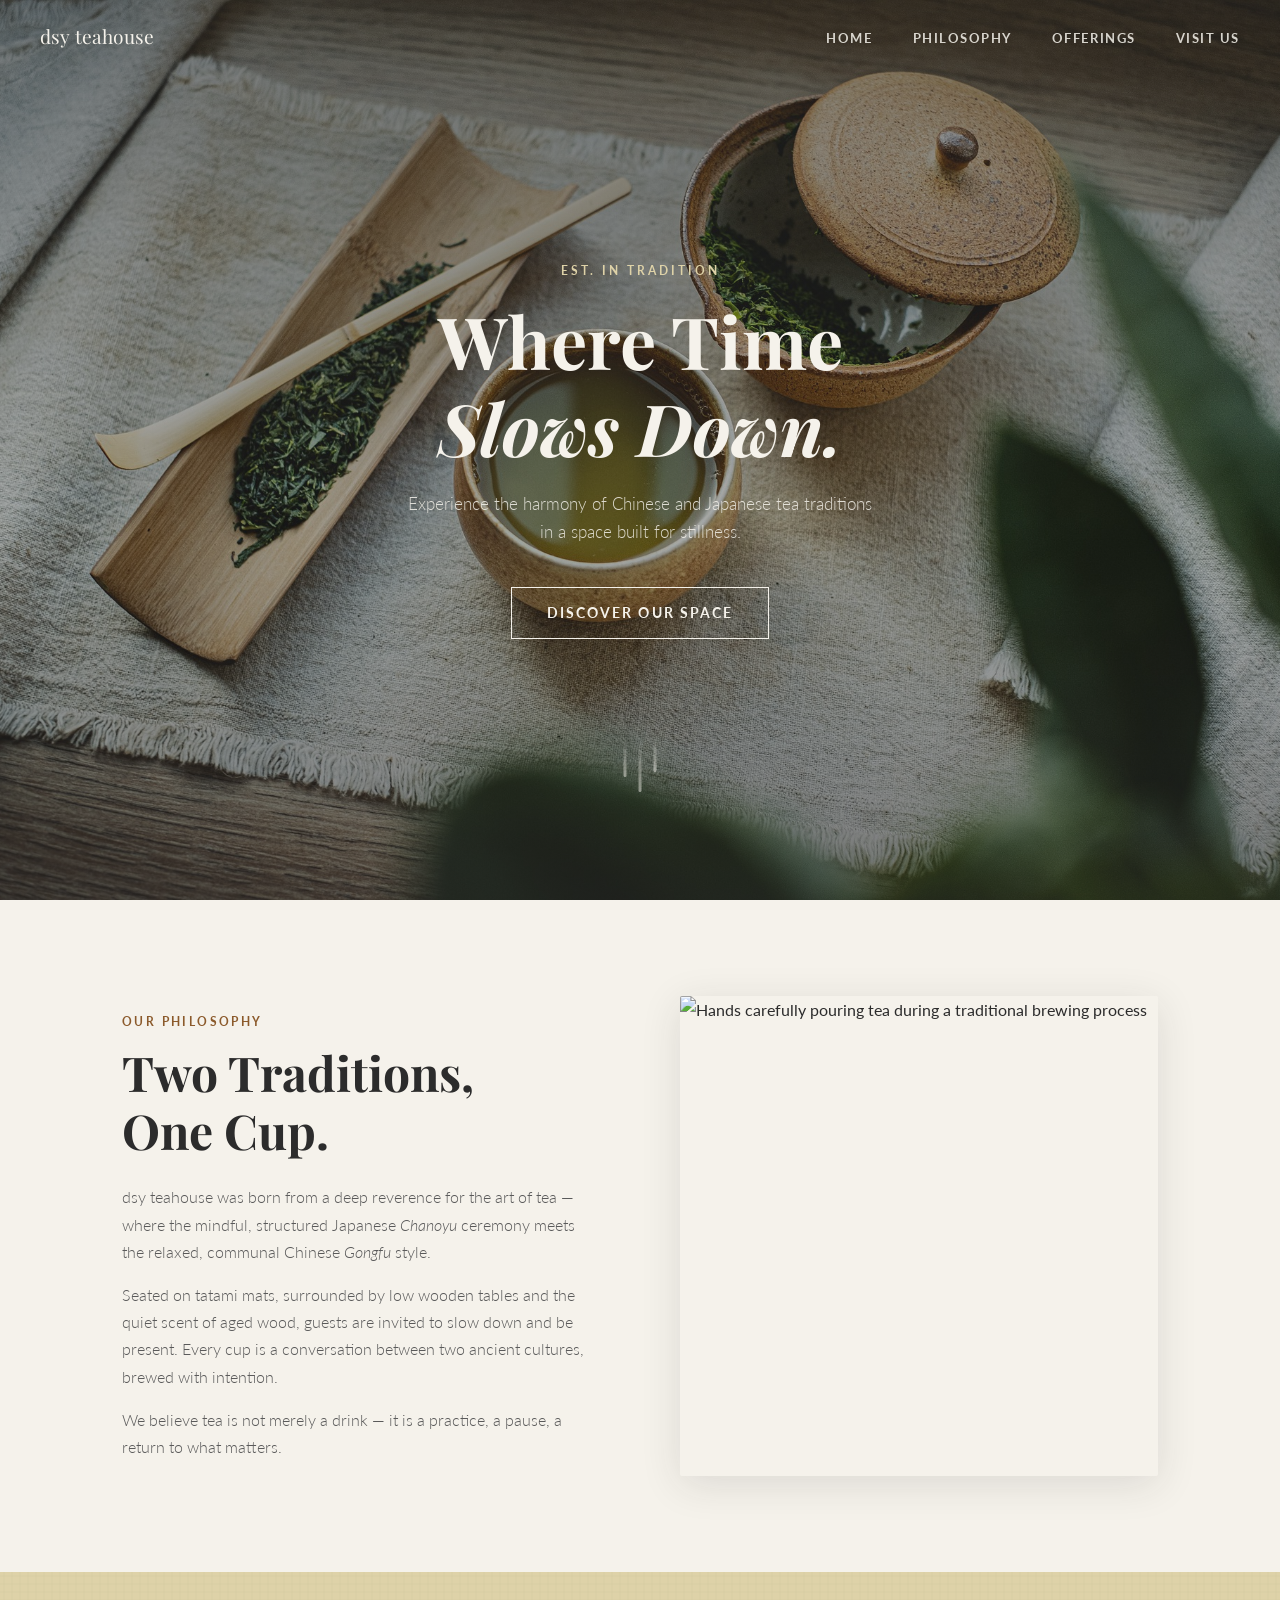
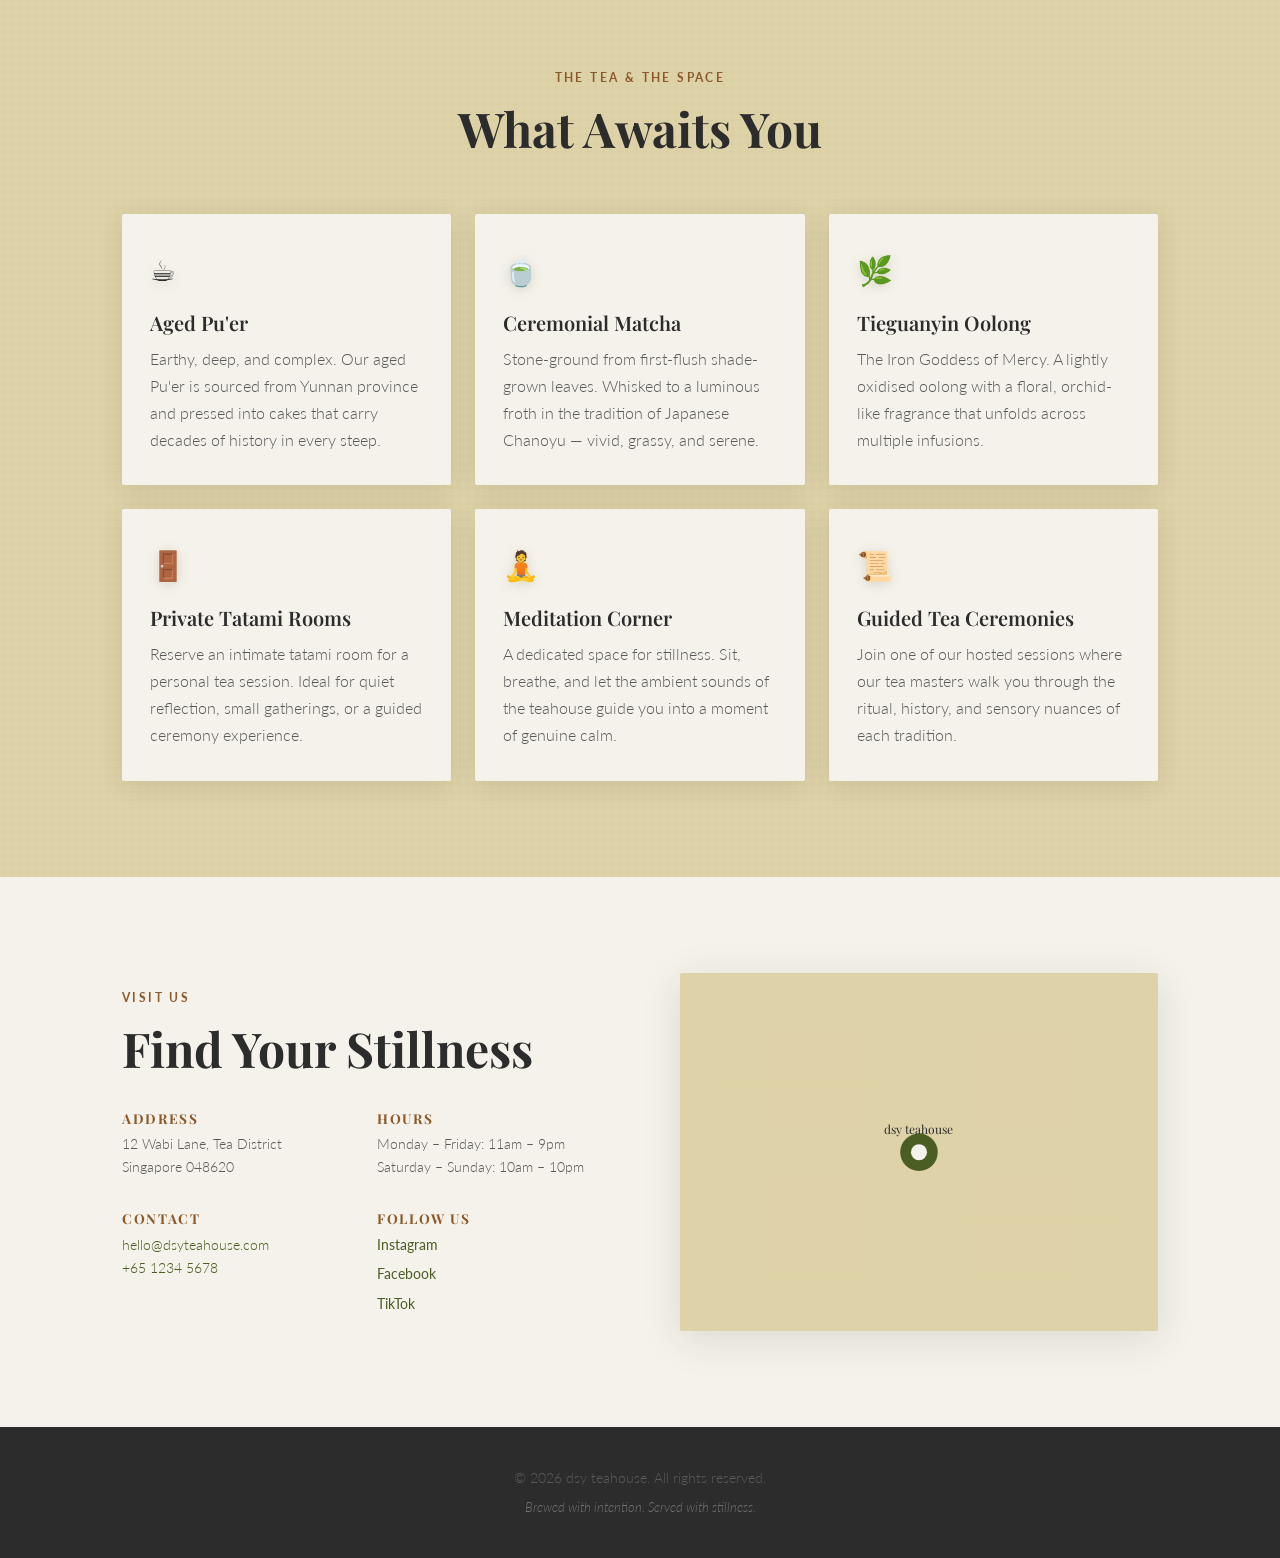
==== index.html @ 4348a0a1 "Initial commit: DSY Teahouse website" ====
<!DOCTYPE html>
<html lang="en">
<head>
  <meta charset="UTF-8" />
  <meta name="viewport" content="width=device-width, initial-scale=1.0" />
  <title>dsy teahouse</title>
  <link rel="preconnect" href="https://fonts.googleapis.com" />
  <link rel="preconnect" href="https://fonts.gstatic.com" crossorigin />
  <link href="https://fonts.googleapis.com/css2?family=Playfair+Display:ital,wght@0,400;0,600;1,400&family=Lato:wght@300;400;700&display=swap" rel="stylesheet" />
  <link rel="stylesheet" href="style.css" />
</head>
<body>

  <!-- Navigation -->
  <nav class="nav" id="nav">
    <a href="#home" class="nav__logo">dsy teahouse</a>
    <button class="nav__hamburger" id="hamburger" aria-label="Toggle menu" aria-expanded="false">
      <span></span><span></span><span></span>
    </button>
    <ul class="nav__links" id="navLinks">
      <li><a href="#home">Home</a></li>
      <li><a href="#philosophy">Philosophy</a></li>
      <li><a href="#offerings">Offerings</a></li>
      <li><a href="#visit">Visit Us</a></li>
    </ul>
  </nav>

  <main>

    <!-- Section 1: Hero -->
    <section class="hero" id="home">
      <div class="hero__overlay"></div>
      <div class="hero__content fade-in">
        <p class="hero__eyebrow">Est. in Tradition</p>
        <h1 class="hero__title">Where Time<br /><em>Slows Down.</em></h1>
        <p class="hero__subtitle">Experience the harmony of Chinese and Japanese tea traditions in a space built for stillness.</p>
        <a href="#philosophy" class="btn">Discover Our Space</a>
      </div>
      <div class="hero__steam" aria-hidden="true">
        <span class="steam steam--1"></span>
        <span class="steam steam--2"></span>
        <span class="steam steam--3"></span>
      </div>
    </section>

    <!-- Section 2: Philosophy -->
    <section class="philosophy section" id="philosophy">
      <div class="container philosophy__grid">
        <div class="philosophy__text reveal">
          <span class="section__label">Our Philosophy</span>
          <h2>Two Traditions,<br />One Cup.</h2>
          <p>dsy teahouse was born from a deep reverence for the art of tea — where the mindful, structured Japanese <em>Chanoyu</em> ceremony meets the relaxed, communal Chinese <em>Gongfu</em> style.</p>
          <p>Seated on tatami mats, surrounded by low wooden tables and the quiet scent of aged wood, guests are invited to slow down and be present. Every cup is a conversation between two ancient cultures, brewed with intention.</p>
          <p>We believe tea is not merely a drink — it is a practice, a pause, a return to what matters.</p>
        </div>
        <div class="philosophy__image reveal">
          <div class="image-frame">
            <img src="https://images.unsplash.com/photo-1556679343-c7306c1976bc?w=800&q=80" alt="Hands carefully pouring tea during a traditional brewing process" loading="lazy" />
          </div>
        </div>
      </div>
    </section>

    <!-- Section 3: Offerings -->
    <section class="offerings section" id="offerings">
      <div class="container">
        <div class="section__header reveal">
          <span class="section__label">The Tea &amp; The Space</span>
          <h2>What Awaits You</h2>
        </div>
        <div class="offerings__grid">
          <article class="card reveal">
            <div class="card__icon">&#x2615;</div>
            <h3>Aged Pu'er</h3>
            <p>Earthy, deep, and complex. Our aged Pu'er is sourced from Yunnan province and pressed into cakes that carry decades of history in every steep.</p>
          </article>
          <article class="card reveal">
            <div class="card__icon">&#x1F375;</div>
            <h3>Ceremonial Matcha</h3>
            <p>Stone-ground from first-flush shade-grown leaves. Whisked to a luminous froth in the tradition of Japanese Chanoyu — vivid, grassy, and serene.</p>
          </article>
          <article class="card reveal">
            <div class="card__icon">&#x1F33F;</div>
            <h3>Tieguanyin Oolong</h3>
            <p>The Iron Goddess of Mercy. A lightly oxidised oolong with a floral, orchid-like fragrance that unfolds across multiple infusions.</p>
          </article>
          <article class="card reveal">
            <div class="card__icon">&#x1F6AA;</div>
            <h3>Private Tatami Rooms</h3>
            <p>Reserve an intimate tatami room for a personal tea session. Ideal for quiet reflection, small gatherings, or a guided ceremony experience.</p>
          </article>
          <article class="card reveal">
            <div class="card__icon">&#x1F9D8;</div>
            <h3>Meditation Corner</h3>
            <p>A dedicated space for stillness. Sit, breathe, and let the ambient sounds of the teahouse guide you into a moment of genuine calm.</p>
          </article>
          <article class="card reveal">
            <div class="card__icon">&#x1F4DC;</div>
            <h3>Guided Tea Ceremonies</h3>
            <p>Join one of our hosted sessions where our tea masters walk you through the ritual, history, and sensory nuances of each tradition.</p>
          </article>
        </div>
      </div>
    </section>

    <!-- Section 4: Visit Us -->
    <section class="visit section" id="visit">
      <div class="container visit__grid">
        <div class="visit__info reveal">
          <span class="section__label">Visit Us</span>
          <h2>Find Your Stillness</h2>
          <div class="visit__details">
            <div class="visit__block">
              <h4>Address</h4>
              <p>12 Wabi Lane, Tea District<br />Singapore 048620</p>
            </div>
            <div class="visit__block">
              <h4>Hours</h4>
              <p>Monday – Friday: 11am – 9pm<br />Saturday – Sunday: 10am – 10pm</p>
            </div>
            <div class="visit__block">
              <h4>Contact</h4>
              <p><a href="mailto:hello@dsyteahouse.com">hello@dsyteahouse.com</a><br /><a href="tel:+6512345678">+65 1234 5678</a></p>
            </div>
            <div class="visit__block">
              <h4>Follow Us</h4>
              <div class="social-links">
                <a href="#" aria-label="Instagram">Instagram</a>
                <a href="#" aria-label="Facebook">Facebook</a>
                <a href="#" aria-label="TikTok">TikTok</a>
              </div>
            </div>
          </div>
        </div>
        <div class="visit__map reveal" aria-label="Stylised map of teahouse location">
          <div class="map-placeholder">
            <svg viewBox="0 0 300 220" xmlns="http://www.w3.org/2000/svg" aria-hidden="true">
              <!-- Roads -->
              <line x1="0" y1="110" x2="300" y2="110" stroke="#DED2A8" stroke-width="8" stroke-linecap="round"/>
              <line x1="150" y1="0" x2="150" y2="220" stroke="#DED2A8" stroke-width="8" stroke-linecap="round"/>
              <line x1="0" y1="60" x2="120" y2="60" stroke="#DED2A8" stroke-width="4" stroke-linecap="round"/>
              <line x1="180" y1="160" x2="300" y2="160" stroke="#DED2A8" stroke-width="4" stroke-linecap="round"/>
              <!-- Blocks -->
              <rect x="30" y="20" width="80" height="70" rx="4" fill="#DED2A8" opacity="0.4"/>
              <rect x="190" y="20" width="80" height="70" rx="4" fill="#DED2A8" opacity="0.4"/>
              <rect x="30" y="130" width="80" height="70" rx="4" fill="#DED2A8" opacity="0.4"/>
              <rect x="190" y="130" width="80" height="70" rx="4" fill="#DED2A8" opacity="0.4"/>
              <!-- Pin -->
              <circle cx="150" cy="110" r="14" fill="#4A5D23"/>
              <circle cx="150" cy="110" r="6" fill="#F5F2EB"/>
              <!-- Label -->
              <text x="150" y="96" text-anchor="middle" font-family="Playfair Display, serif" font-size="9" fill="#2C2C2C">dsy teahouse</text>
            </svg>
          </div>
        </div>
      </div>
    </section>

  </main>

  <footer class="footer">
    <p>&copy; 2026 dsy teahouse. All rights reserved.</p>
    <p class="footer__tagline"><em>Brewed with intention. Served with stillness.</em></p>
  </footer>

  <script src="main.js"></script>
</body>
</html>
---- style.css ----
/* ===========================
   CSS Custom Properties
=========================== */
:root {
  --white: #F5F2EB;
  --straw: #DED2A8;
  --green: #4A5D23;
  --clay: #8B5A2B;
  --ink: #2C2C2C;
  --ink-light: #5a5a5a;
  --shadow-soft: 0 8px 40px rgba(44, 44, 44, 0.12);
  --shadow-card: 0 4px 24px rgba(44, 44, 44, 0.10);
  --transition: 0.4s ease;
  --font-serif: 'Playfair Display', Georgia, serif;
  --font-sans: 'Lato', system-ui, sans-serif;
}

/* ===========================
   Reset & Base
=========================== */
*, *::before, *::after { box-sizing: border-box; margin: 0; padding: 0; }

html { scroll-behavior: smooth; font-size: 16px; }

body {
  font-family: var(--font-sans);
  background-color: var(--white);
  color: var(--ink);
  line-height: 1.7;
  /* Rice paper texture via CSS */
  background-image: url("data:image/svg+xml,%3Csvg xmlns='http://www.w3.org/2000/svg' width='4' height='4'%3E%3Crect width='4' height='4' fill='%23F5F2EB'/%3E%3Ccircle cx='1' cy='1' r='0.5' fill='%23DED2A8' opacity='0.3'/%3E%3Ccircle cx='3' cy='3' r='0.5' fill='%23DED2A8' opacity='0.3'/%3E%3C/svg%3E");
}

img { display: block; width: 100%; height: 100%; object-fit: cover; }
a { color: inherit; text-decoration: none; }
ul { list-style: none; }

/* ===========================
   Typography
=========================== */
h1, h2, h3, h4 { font-family: var(--font-serif); line-height: 1.2; }
h1 { font-size: clamp(2.4rem, 6vw, 4.5rem); }
h2 { font-size: clamp(1.8rem, 4vw, 3rem); }
h3 { font-size: 1.25rem; font-weight: 600; }
h4 { font-size: 0.85rem; text-transform: uppercase; letter-spacing: 0.12em; color: var(--clay); margin-bottom: 0.4rem; }
p { font-weight: 300; color: var(--ink-light); }
em { font-style: italic; }

/* ===========================
   Layout Utilities
=========================== */
.container { max-width: 1100px; margin: 0 auto; padding: 0 2rem; }
.section { padding: 6rem 0; }
.section__label {
  display: block;
  font-family: var(--font-sans);
  font-size: 0.75rem;
  font-weight: 700;
  text-transform: uppercase;
  letter-spacing: 0.2em;
  color: var(--clay);
  margin-bottom: 0.75rem;
}
.section__header { text-align: center; margin-bottom: 3.5rem; }
.section__header h2 { margin-top: 0.5rem; }

/* ===========================
   Button
=========================== */
.btn {
  display: inline-block;
  padding: 0.85rem 2.2rem;
  border: 1.5px solid var(--white);
  color: var(--white);
  font-family: var(--font-sans);
  font-size: 0.85rem;
  font-weight: 700;
  letter-spacing: 0.15em;
  text-transform: uppercase;
  transition: background var(--transition), color var(--transition);
  cursor: pointer;
}
.btn:hover { background: var(--white); color: var(--ink); }

/* ===========================
   Navigation
=========================== */
.nav {
  position: fixed;
  top: 0; left: 0; right: 0;
  z-index: 100;
  display: flex;
  align-items: center;
  justify-content: space-between;
  padding: 1.25rem 2.5rem;
  transition: background var(--transition), box-shadow var(--transition);
}
.nav.scrolled {
  background: rgba(245, 242, 235, 0.96);
  box-shadow: 0 2px 20px rgba(44,44,44,0.08);
  backdrop-filter: blur(8px);
}
.nav__logo {
  font-family: var(--font-serif);
  font-size: 1.2rem;
  color: var(--white);
  transition: color var(--transition);
}
.nav.scrolled .nav__logo { color: var(--ink); }
.nav__links {
  display: flex;
  gap: 2.5rem;
}
.nav__links a {
  font-size: 0.8rem;
  font-weight: 700;
  letter-spacing: 0.12em;
  text-transform: uppercase;
  color: rgba(245,242,235,0.85);
  transition: color var(--transition);
}
.nav__links a:hover { color: var(--white); }
.nav.scrolled .nav__links a { color: var(--ink-light); }
.nav.scrolled .nav__links a:hover { color: var(--green); }

.nav__hamburger {
  display: none;
  flex-direction: column;
  gap: 5px;
  background: none;
  border: none;
  cursor: pointer;
  padding: 4px;
}
.nav__hamburger span {
  display: block;
  width: 24px;
  height: 2px;
  background: var(--white);
  transition: background var(--transition);
}
.nav.scrolled .nav__hamburger span { background: var(--ink); }

/* ===========================
   Hero
=========================== */
.hero {
  position: relative;
  min-height: 100vh;
  display: flex;
  align-items: center;
  justify-content: center;
  overflow: hidden;
  background: url('hero.jpg') center/cover no-repeat;
}
.hero__overlay {
  position: absolute;
  inset: 0;
  background: linear-gradient(to bottom, rgba(44,44,44,0.55) 0%, rgba(44,44,44,0.35) 60%, rgba(44,44,44,0.6) 100%);
}
.hero__content {
  position: relative;
  z-index: 2;
  text-align: center;
  color: var(--white);
  max-width: 700px;
  padding: 2rem;
}
.hero__eyebrow {
  font-size: 0.75rem;
  font-weight: 700;
  letter-spacing: 0.25em;
  text-transform: uppercase;
  color: var(--straw);
  margin-bottom: 1rem;
}
.hero__title { margin-bottom: 1.25rem; color: var(--white); }
.hero__subtitle {
  font-size: 1.05rem;
  font-weight: 300;
  color: rgba(245,242,235,0.85);
  margin-bottom: 2.5rem;
  max-width: 480px;
  margin-left: auto;
  margin-right: auto;
}

/* Steam animation */
.hero__steam {
  position: absolute;
  bottom: 12%;
  left: 50%;
  transform: translateX(-50%);
  display: flex;
  gap: 12px;
  z-index: 2;
}
.steam {
  display: block;
  width: 3px;
  border-radius: 50px;
  background: linear-gradient(to top, rgba(245,242,235,0.5), transparent);
  animation: steam-rise 3s ease-in-out infinite;
}
.steam--1 { height: 40px; animation-delay: 0s; }
.steam--2 { height: 55px; animation-delay: 0.6s; }
.steam--3 { height: 35px; animation-delay: 1.2s; }

@keyframes steam-rise {
  0%   { transform: translateY(0) scaleX(1); opacity: 0.6; }
  50%  { transform: translateY(-20px) scaleX(1.4); opacity: 0.3; }
  100% { transform: translateY(-40px) scaleX(0.8); opacity: 0; }
}

/* ===========================
   Philosophy
=========================== */
.philosophy { background: var(--white); }
.philosophy__grid {
  display: grid;
  grid-template-columns: 1fr 1fr;
  gap: 5rem;
  align-items: center;
}
.philosophy__text h2 { margin: 0.5rem 0 1.5rem; }
.philosophy__text p { margin-bottom: 1rem; }
.philosophy__text p:last-child { margin-bottom: 0; }

.image-frame {
  position: relative;
  height: 480px;
  border-radius: 2px;
  overflow: hidden;
  box-shadow: var(--shadow-soft);
}
.image-frame::before {
  content: '';
  position: absolute;
  inset: -8px;
  border: 1.5px solid var(--straw);
  border-radius: 2px;
  z-index: 1;
  pointer-events: none;
}

/* ===========================
   Offerings
=========================== */
.offerings { background: var(--straw); background-image: url("data:image/svg+xml,%3Csvg xmlns='http://www.w3.org/2000/svg' width='8' height='8'%3E%3Crect width='8' height='8' fill='%23DED2A8'/%3E%3Cline x1='0' y1='4' x2='8' y2='4' stroke='%23c8bc90' stroke-width='0.5' opacity='0.4'/%3E%3Cline x1='4' y1='0' x2='4' y2='8' stroke='%23c8bc90' stroke-width='0.5' opacity='0.4'/%3E%3C/svg%3E"); }

.offerings__grid {
  display: grid;
  grid-template-columns: repeat(3, 1fr);
  gap: 1.5rem;
}
.card {
  background: var(--white);
  padding: 2rem 1.75rem;
  border-radius: 2px;
  box-shadow: var(--shadow-card);
  transition: transform var(--transition), box-shadow var(--transition);
}
.card:hover {
  transform: translateY(-4px);
  box-shadow: 0 12px 40px rgba(44,44,44,0.15);
}
.card__icon {
  font-size: 1.8rem;
  margin-bottom: 1rem;
  filter: drop-shadow(0 2px 6px rgba(74,93,35,0.2));
}
.card h3 { margin-bottom: 0.6rem; color: var(--ink); }

/* ===========================
   Visit
=========================== */
.visit { background: var(--white); }
.visit__grid {
  display: grid;
  grid-template-columns: 1fr 1fr;
  gap: 5rem;
  align-items: center;
}
.visit__info h2 { margin: 0.5rem 0 2rem; }
.visit__details { display: grid; grid-template-columns: 1fr 1fr; gap: 2rem; }
.visit__block p { font-size: 0.9rem; line-height: 1.6; }
.visit__block a { color: var(--green); transition: opacity var(--transition); }
.visit__block a:hover { opacity: 0.7; }

.social-links { display: flex; flex-direction: column; gap: 0.3rem; }
.social-links a { font-size: 0.9rem; color: var(--green); font-weight: 400; }

.map-placeholder {
  background: var(--straw);
  border-radius: 2px;
  padding: 2rem;
  box-shadow: var(--shadow-soft);
  aspect-ratio: 4/3;
  display: flex;
  align-items: center;
  justify-content: center;
}
.map-placeholder svg { width: 100%; height: 100%; }

/* ===========================
   Footer
=========================== */
.footer {
  background: var(--ink);
  color: rgba(245,242,235,0.6);
  text-align: center;
  padding: 2.5rem 2rem;
  font-size: 0.85rem;
}
.footer p + p { margin-top: 0.4rem; }
.footer__tagline { color: rgba(245,242,235,0.35); font-size: 0.8rem; }

/* ===========================
   Scroll Animations
=========================== */
.fade-in {
  opacity: 0;
  transform: translateY(24px);
  animation: fadeUp 1s ease forwards 0.3s;
}
@keyframes fadeUp {
  to { opacity: 1; transform: translateY(0); }
}

.reveal {
  opacity: 0;
  transform: translateY(32px);
  transition: opacity 0.7s ease, transform 0.7s ease;
}
.reveal.visible {
  opacity: 1;
  transform: translateY(0);
}

/* ===========================
   Responsive
=========================== */
@media (max-width: 900px) {
  .philosophy__grid,
  .visit__grid { grid-template-columns: 1fr; gap: 3rem; }
  .offerings__grid { grid-template-columns: repeat(2, 1fr); }
  .image-frame { height: 320px; }
}

@media (max-width: 640px) {
  .nav__links {
    display: none;
    position: fixed;
    top: 0; left: 0; right: 0; bottom: 0;
    background: rgba(245,242,235,0.97);
    flex-direction: column;
    align-items: center;
    justify-content: center;
    gap: 2.5rem;
    z-index: 99;
  }
  .nav__links.open { display: flex; }
  .nav__links a { color: var(--ink); font-size: 1.1rem; }
  .nav__hamburger { display: flex; z-index: 101; }
  .offerings__grid { grid-template-columns: 1fr; }
  .visit__details { grid-template-columns: 1fr; }
  .section { padding: 4rem 0; }
}
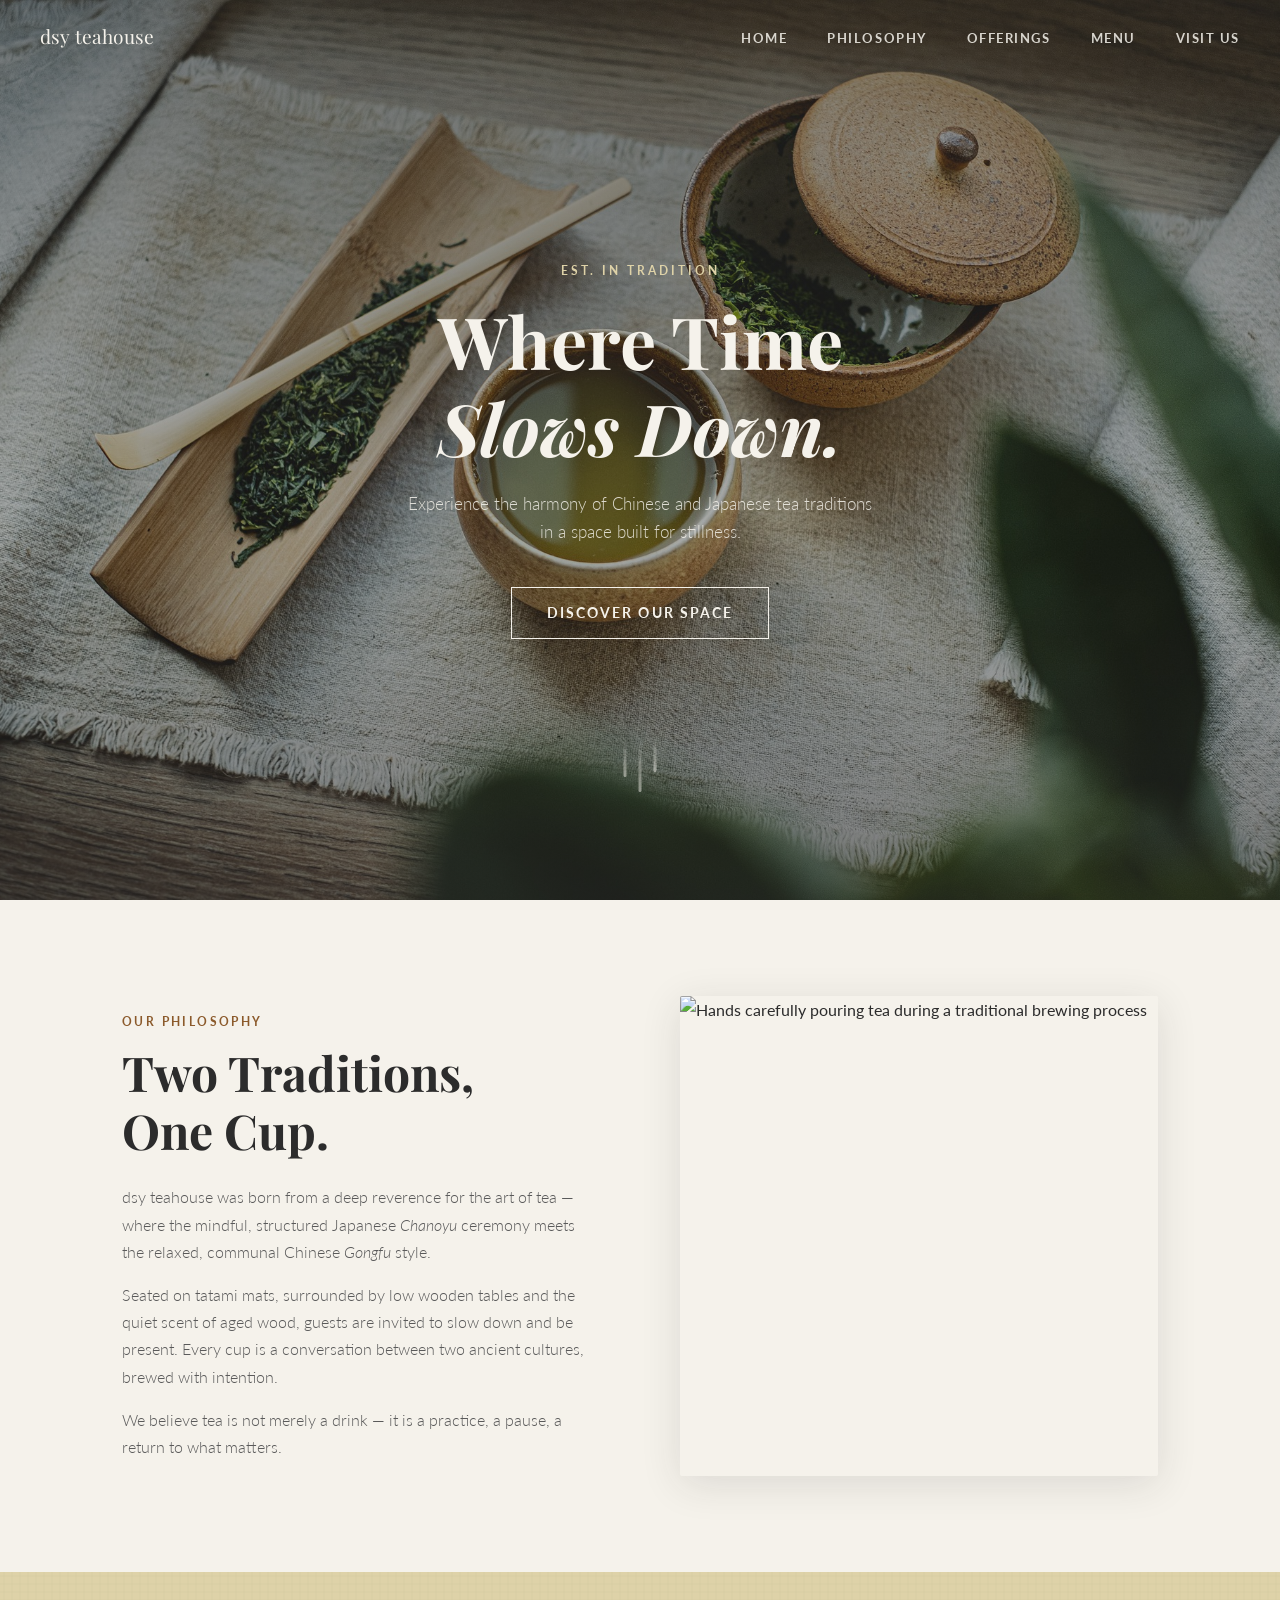
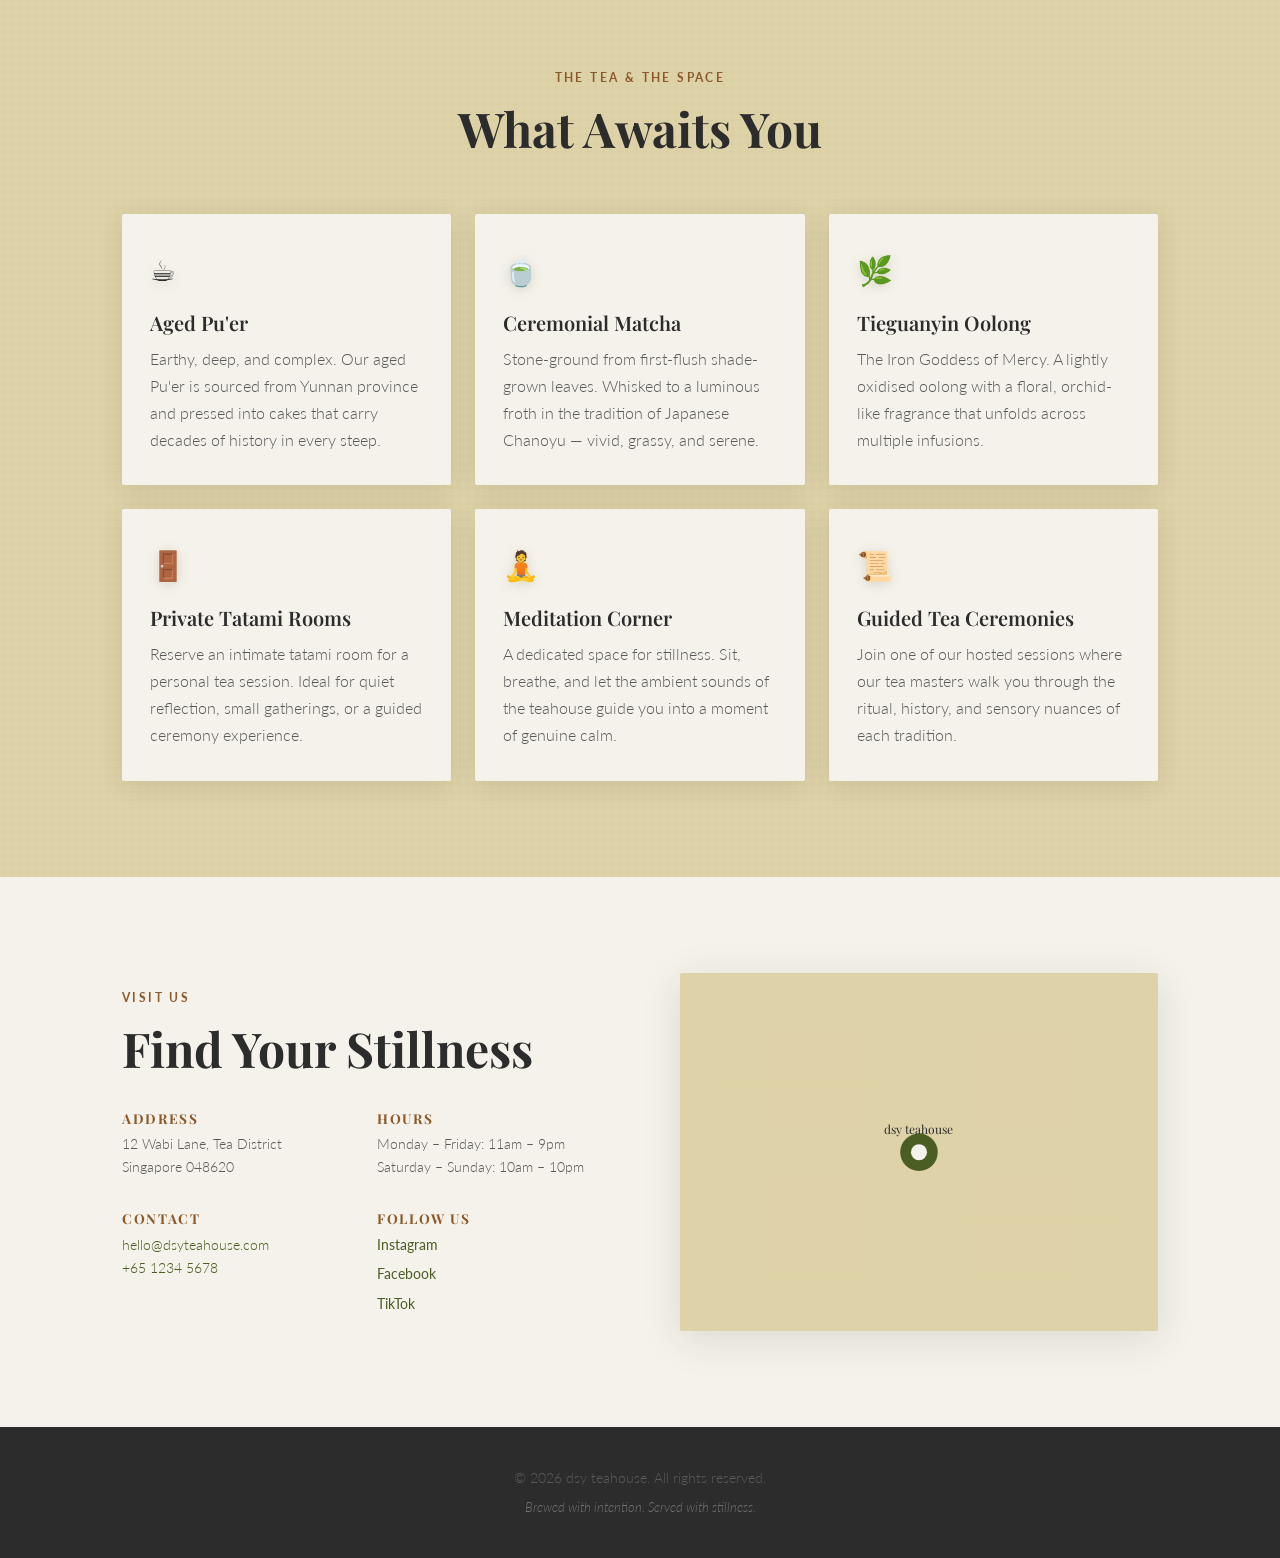
==== commit 2b880e58: "feat: add menu page" ====
--- a/index.html
+++ b/index.html
@@ -21,6 +21,7 @@
       <li><a href="#home">Home</a></li>
       <li><a href="#philosophy">Philosophy</a></li>
       <li><a href="#offerings">Offerings</a></li>
+      <li><a href="menu.html">Menu</a></li>
       <li><a href="#visit">Visit Us</a></li>
     </ul>
   </nav>
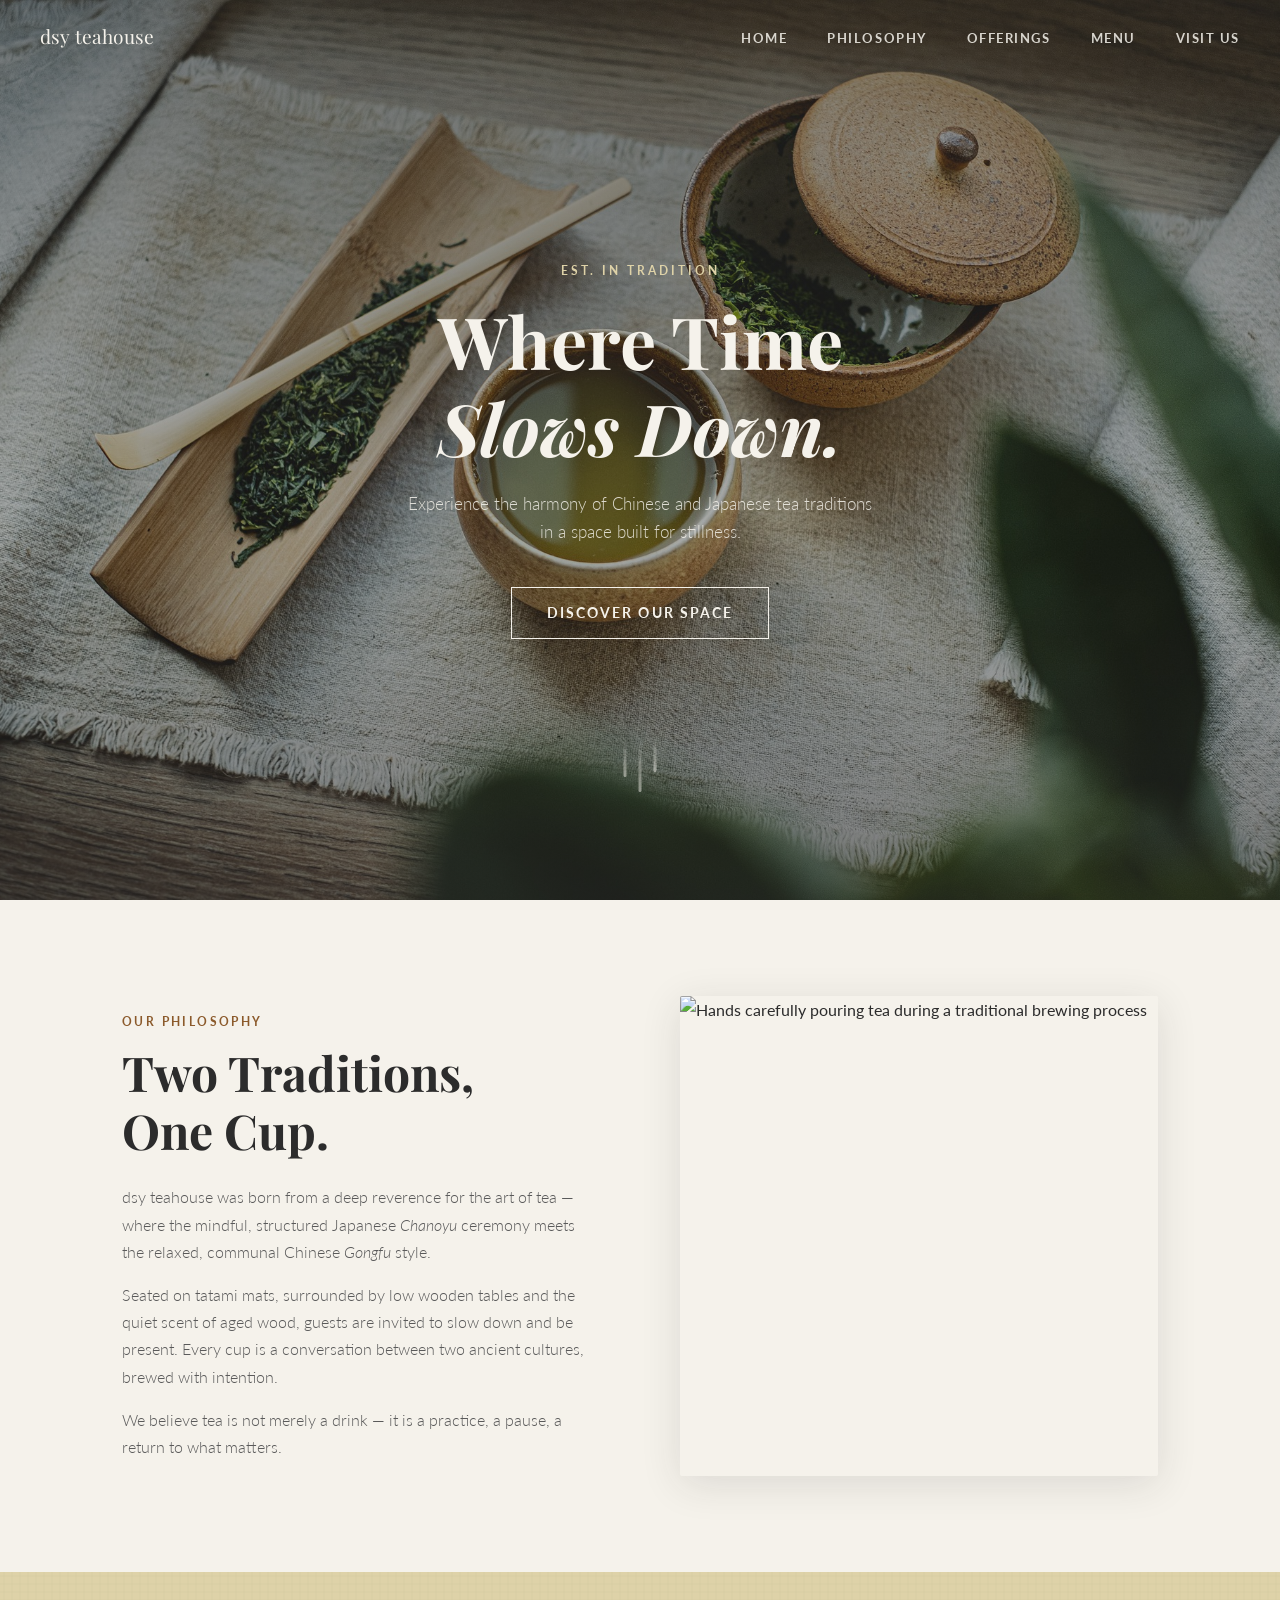
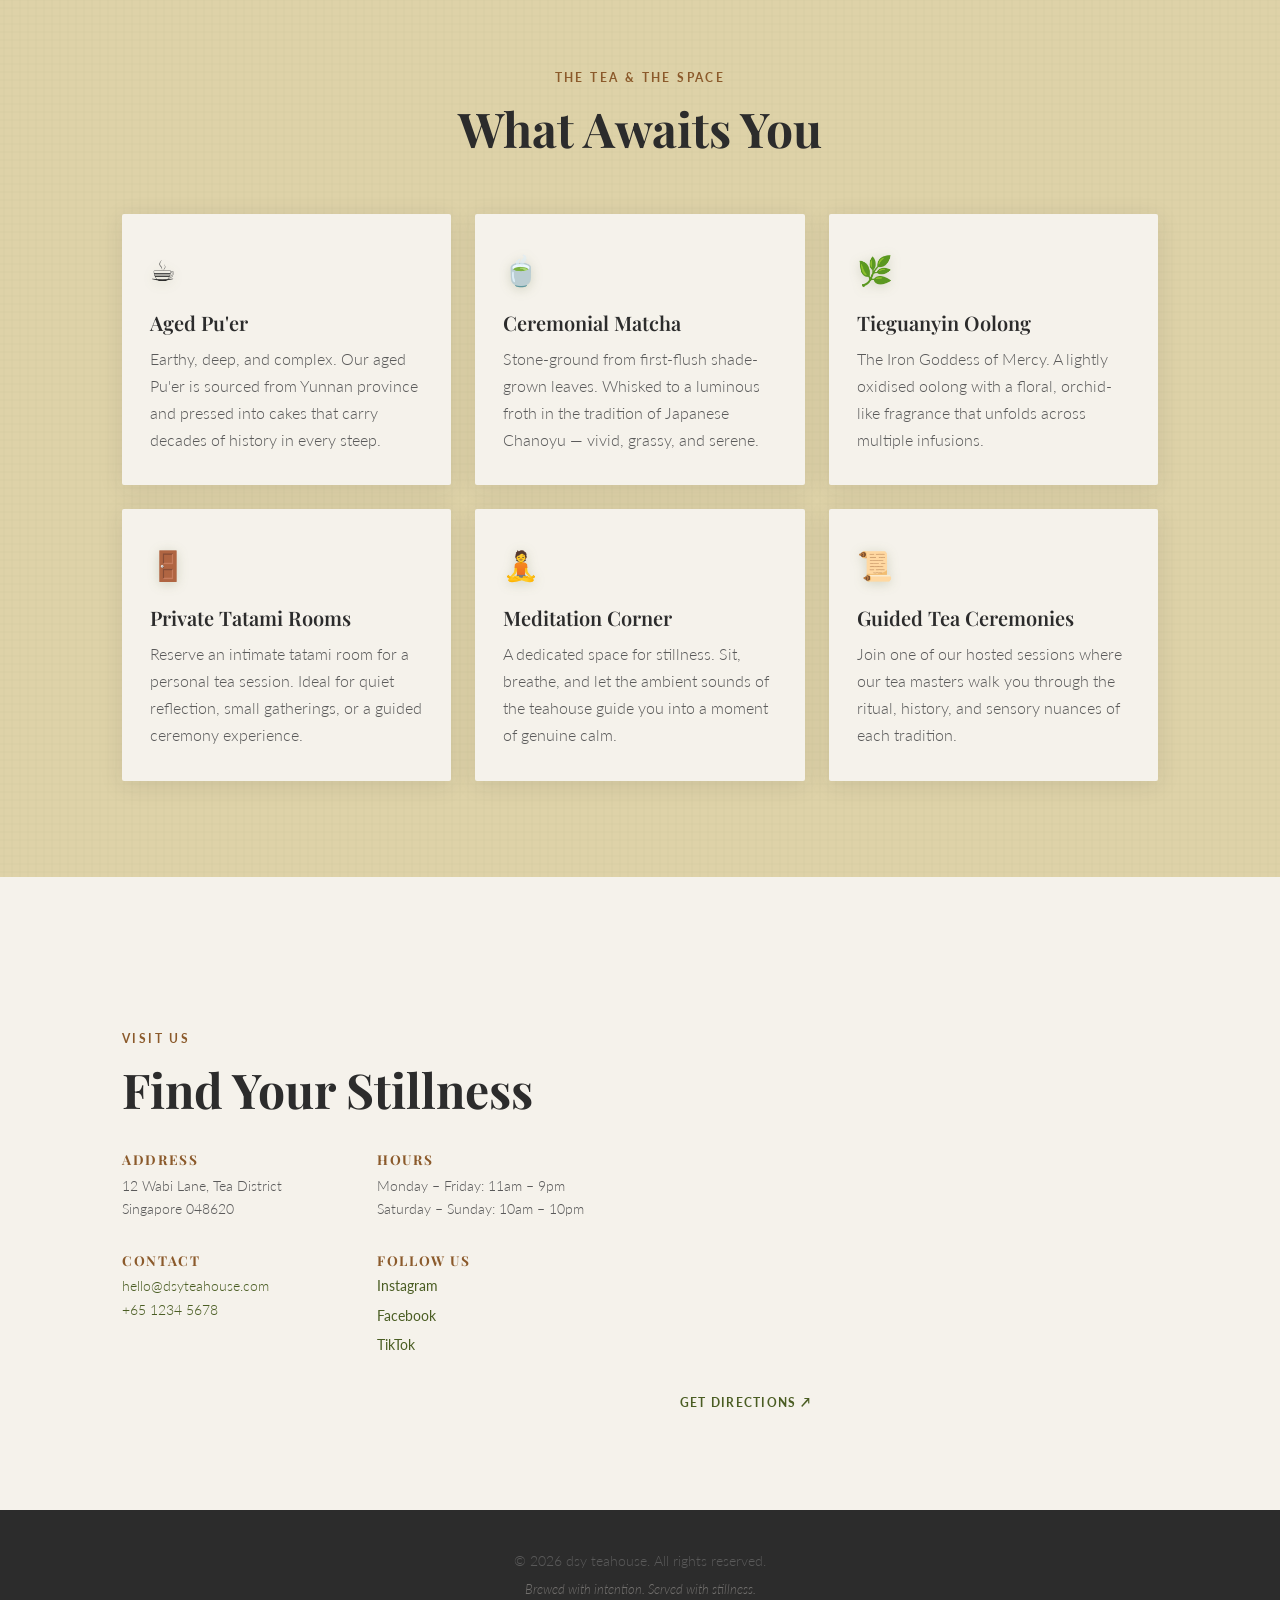
==== commit 7d71ea53: "feat: replace SVG map with Google Maps embed and directions link" ====
--- a/index.html
+++ b/index.html
@@ -133,26 +133,20 @@
             </div>
           </div>
         </div>
-        <div class="visit__map reveal" aria-label="Stylised map of teahouse location">
-          <div class="map-placeholder">
-            <svg viewBox="0 0 300 220" xmlns="http://www.w3.org/2000/svg" aria-hidden="true">
-              <!-- Roads -->
-              <line x1="0" y1="110" x2="300" y2="110" stroke="#DED2A8" stroke-width="8" stroke-linecap="round"/>
-              <line x1="150" y1="0" x2="150" y2="220" stroke="#DED2A8" stroke-width="8" stroke-linecap="round"/>
-              <line x1="0" y1="60" x2="120" y2="60" stroke="#DED2A8" stroke-width="4" stroke-linecap="round"/>
-              <line x1="180" y1="160" x2="300" y2="160" stroke="#DED2A8" stroke-width="4" stroke-linecap="round"/>
-              <!-- Blocks -->
-              <rect x="30" y="20" width="80" height="70" rx="4" fill="#DED2A8" opacity="0.4"/>
-              <rect x="190" y="20" width="80" height="70" rx="4" fill="#DED2A8" opacity="0.4"/>
-              <rect x="30" y="130" width="80" height="70" rx="4" fill="#DED2A8" opacity="0.4"/>
-              <rect x="190" y="130" width="80" height="70" rx="4" fill="#DED2A8" opacity="0.4"/>
-              <!-- Pin -->
-              <circle cx="150" cy="110" r="14" fill="#4A5D23"/>
-              <circle cx="150" cy="110" r="6" fill="#F5F2EB"/>
-              <!-- Label -->
-              <text x="150" y="96" text-anchor="middle" font-family="Playfair Display, serif" font-size="9" fill="#2C2C2C">dsy teahouse</text>
-            </svg>
-          </div>
+        <div class="visit__map reveal" aria-label="Map to dsy teahouse location">
+          <iframe
+            src="https://maps.google.com/maps?q=DSY+Teahouse,+Singapore&t=&z=16&ie=UTF8&iwloc=&output=embed"
+            width="100%"
+            height="400"
+            style="border:0; border-radius:2px; filter: grayscale(20%) contrast(1.05);"
+            allowfullscreen=""
+            loading="lazy"
+            referrerpolicy="no-referrer-when-downgrade"
+            title="dsy teahouse location map">
+          </iframe>
+          <a class="map-directions" href="https://maps.app.goo.gl/Cytgbqowa4E4FwGP7" target="_blank" rel="noopener noreferrer">
+            Get Directions ↗
+          </a>
         </div>
       </div>
     </section>
--- a/style.css
+++ b/style.css
@@ -301,6 +301,18 @@
   justify-content: center;
 }
 .map-placeholder svg { width: 100%; height: 100%; }
+
+.map-directions {
+  display: inline-block;
+  margin-top: 0.75rem;
+  font-size: 0.78rem;
+  font-weight: 700;
+  letter-spacing: 0.1em;
+  text-transform: uppercase;
+  color: var(--green);
+  transition: opacity 0.2s;
+}
+.map-directions:hover { opacity: 0.7; }
 
 /* ===========================
    Footer
